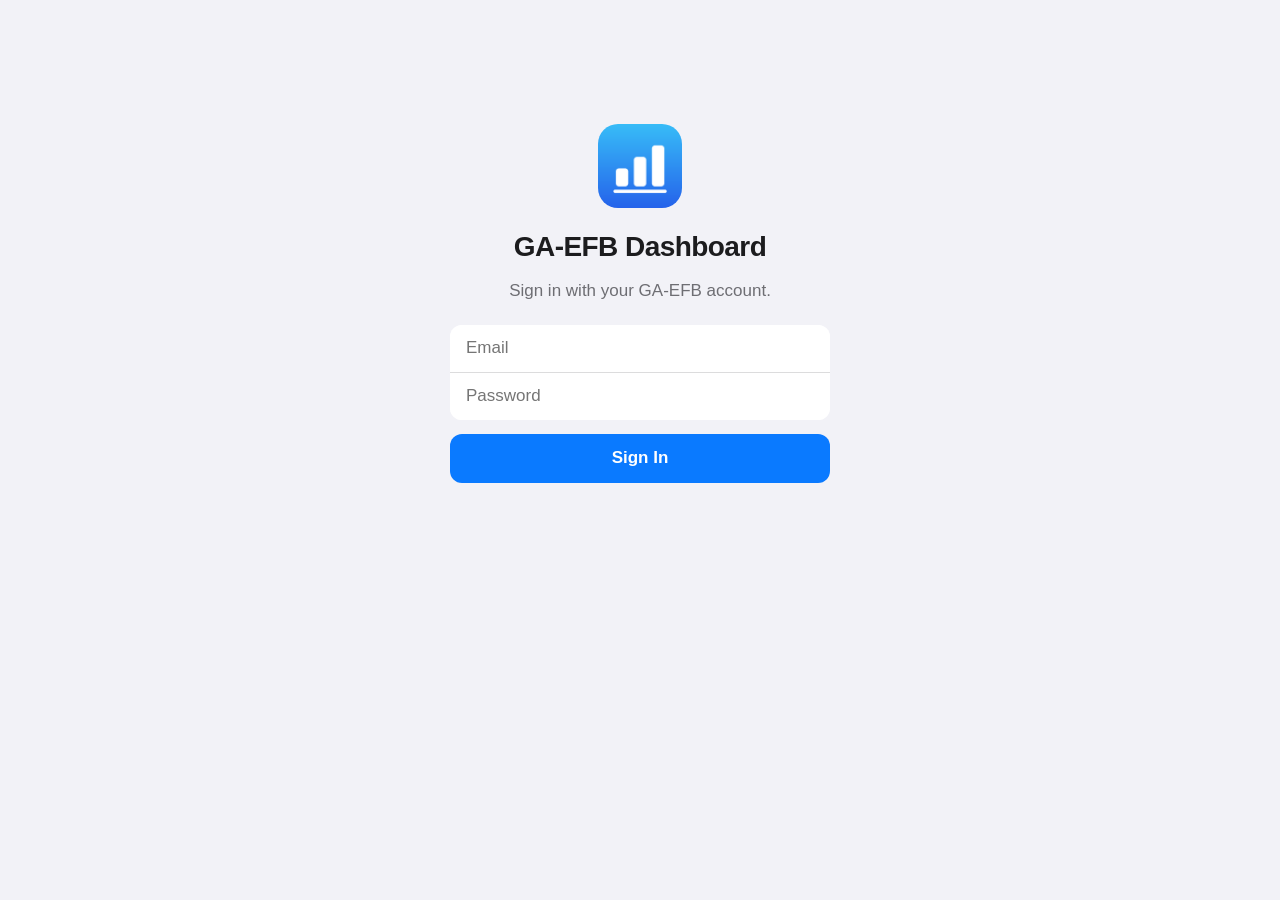
==== dashboard/index.html @ ec14f98f "Website leontgiscombe/ga-efb@f3e950b14109d30cbc93997cfdd65d51497fab8c" ====
<!doctype html>
<html lang="en-GB">
<head>
  <meta charset="utf-8">
  <meta name="viewport" content="width=device-width, initial-scale=1, viewport-fit=cover">
  <meta name="robots" content="noindex, nofollow">
  <title>GA-EFB Dashboard</title>
  <meta name="apple-mobile-web-app-capable" content="yes">
  <meta name="mobile-web-app-capable" content="yes">
  <meta name="apple-mobile-web-app-title" content="Dashboard">
  <meta name="apple-mobile-web-app-status-bar-style" content="default">
  <meta name="theme-color" content="#f2f2f7" media="(prefers-color-scheme: light)">
  <meta name="theme-color" content="#000000" media="(prefers-color-scheme: dark)">
  <link rel="apple-touch-icon" href="icon-180.png">
  <link rel="icon" href="icon-180.png" type="image/png">
  <link rel="manifest" href="manifest.webmanifest">
  <link rel="stylesheet" href="dashboard.css">
</head>
<body>
  <!-- GA-EFB's owner dashboard: sales, customers, Stripe and licence keys. Only the owner's
       account gets any answers from the account service; anyone else just sees "not the owner". -->
  <main id="app" class="wrap" aria-live="polite">
    <p class="loading">Loading…</p>
  </main>

  <template id="signin">
    <section class="signin">
      <img class="signin-icon" src="icon-180.png" alt="" width="84" height="84">
      <h1>GA-EFB Dashboard</h1>
      <p class="dim">Sign in with your GA-EFB account.</p>
      <form>
        <div class="group fields">
          <input name="email" type="email" placeholder="Email" autocomplete="username" required>
          <input name="password" type="password" placeholder="Password" autocomplete="current-password" required>
        </div>
        <p class="error" hidden></p>
        <button class="primary" type="submit">Sign In</button>
      </form>
    </section>
  </template>

  <script src="dashboard.js"></script>
</body>
</html>
---- dashboard/dashboard.css ----
/* GA-EFB's owner dashboard, in the style of the iPhone's Settings: grouped lists on grey. */
:root {
  --bg: #f2f2f7;
  --card: #ffffff;
  --text: #1c1c1e;
  --dim: #6e6e73;
  --line: rgba(60, 60, 67, 0.18);
  --accent: #0a7aff;
  --good: #1f9d55;
  --warn: #c77700;
  --bad: #d70015;
  --tile-good: #e8f7ee;
  --tile-warn: #fff4e0;
  --field: #ffffff;
  color-scheme: light dark;
}
@media (prefers-color-scheme: dark) {
  :root {
    --bg: #000000;
    --card: #1c1c1e;
    --text: #f2f2f7;
    --dim: #98989f;
    --line: rgba(84, 84, 88, 0.6);
    --accent: #0a84ff;
    --good: #32d74b;
    --warn: #ffb340;
    --bad: #ff6961;
    --tile-good: #10291a;
    --tile-warn: #2e2208;
    --field: #2c2c2e;
  }
}
* { box-sizing: border-box; }
html { -webkit-text-size-adjust: 100%; }
body {
  margin: 0;
  background: var(--bg);
  color: var(--text);
  font: 17px/1.35 -apple-system, BlinkMacSystemFont, "SF Pro Text", "Segoe UI", Roboto, Helvetica, Arial, sans-serif;
}
.wrap {
  max-width: 760px;
  margin: 0 auto;
  padding: max(16px, env(safe-area-inset-top)) 16px max(32px, env(safe-area-inset-bottom));
}
.loading, .dim { color: var(--dim); }
h1 { font-size: 34px; line-height: 1.15; margin: 8px 4px 2px; letter-spacing: -0.02em; }
button, input, select { font: inherit; color: inherit; }
a { color: var(--accent); text-decoration: none; }

/* ---- top ---- */
.top { display: flex; align-items: flex-end; justify-content: space-between; gap: 12px; margin: 12px 0 18px; }
.top .who { margin: 0 4px; color: var(--dim); font-size: 15px; overflow-wrap: anywhere; }
.top-actions { display: flex; gap: 6px; flex: none; }
.link-btn { background: none; border: 0; color: var(--accent); padding: 8px 6px; cursor: pointer; font-size: 17px; }
.link-btn:disabled { color: var(--dim); cursor: default; }

/* ---- tiles ---- */
.tiles { display: grid; grid-template-columns: repeat(4, 1fr); gap: 10px; margin: 0 0 22px; }
.tile { background: var(--card); border-radius: 14px; padding: 12px 14px; min-width: 0; }
.tile .num { font-size: 28px; font-weight: 700; letter-spacing: -0.02em; font-variant-numeric: tabular-nums; }
.tile .label { font-size: 13px; color: var(--dim); }
.tile.good { background: var(--tile-good); }
@media (max-width: 560px) { .tiles { grid-template-columns: repeat(2, 1fr); } }

/* ---- grouped lists ---- */
.section { margin: 0 0 26px; }
.section-head { display: flex; align-items: baseline; justify-content: space-between; gap: 8px; margin: 0 16px 6px; }
.section-head h2 { font-size: 13px; font-weight: 400; text-transform: uppercase; letter-spacing: 0.02em; color: var(--dim); margin: 0; }
.group { background: var(--card); border-radius: 12px; overflow: hidden; }
.foot { font-size: 13px; color: var(--dim); margin: 6px 16px 0; }
.row { display: flex; align-items: center; gap: 12px; min-height: 46px; padding: 10px 16px; position: relative; }
.row + .row::before { content: ""; position: absolute; top: 0; left: 16px; right: 0; border-top: 0.5px solid var(--line); }
.row .main { flex: 1; min-width: 0; }
.row .title { overflow-wrap: anywhere; }
.row .sub { font-size: 14px; color: var(--dim); }
.row .value { color: var(--dim); text-align: right; flex: none; max-width: 60%; overflow-wrap: anywhere; }
.row.action { color: var(--accent); cursor: pointer; }
.row.empty { color: var(--dim); }
.badge { display: inline-block; font-size: 12px; font-weight: 600; padding: 2px 8px; border-radius: 999px; background: var(--line); color: var(--text); white-space: nowrap; }
.badge.good { background: var(--tile-good); color: var(--good); }
.badge.warn { background: var(--tile-warn); color: var(--warn); }
.badge.bad { color: var(--bad); }
.more { width: 100%; background: none; border: 0; border-top: 0.5px solid var(--line); color: var(--accent); padding: 12px; cursor: pointer; }

/* ---- the setup card ---- */
.notice { background: var(--card); border-radius: 12px; padding: 14px 16px; margin: 0 0 22px; border-left: 4px solid var(--warn); }
.notice p { margin: 4px 0 10px; color: var(--dim); font-size: 15px; }
.notice.bad { border-left-color: var(--bad); }

/* ---- controls ---- */
.segments { display: flex; background: var(--line); border-radius: 9px; padding: 2px; margin: 0 0 10px; }
.segments button { flex: 1; border: 0; background: none; padding: 6px 4px; border-radius: 7px; font-size: 14px; cursor: pointer; }
.segments button[aria-pressed="true"] { background: var(--card); font-weight: 600; box-shadow: 0 1px 3px rgba(0, 0, 0, 0.12); }
.search { width: 100%; border: 0; border-radius: 10px; padding: 9px 12px; background: var(--line); margin: 0 0 10px; }
.fields input, .fields select { display: block; width: 100%; border: 0; background: var(--field); padding: 12px 16px; }
.fields input + input, .fields input + select, .fields select + input { border-top: 0.5px solid var(--line); }
button.primary {
  display: block; width: 100%; margin: 14px 0 0; padding: 13px; border: 0; border-radius: 12px;
  background: var(--accent); color: #fff; font-weight: 600; cursor: pointer;
}
button.primary:disabled { opacity: 0.5; cursor: default; }
.error { color: var(--bad); font-size: 15px; margin: 10px 4px 0; }
.ok { color: var(--good); font-size: 15px; margin: 10px 4px 0; }
textarea.keys {
  width: 100%; height: 180px; border: 0; border-radius: 12px; padding: 12px 16px; margin: 10px 0 0;
  font: 14px/1.5 ui-monospace, Menlo, Consolas, monospace; background: var(--field); resize: vertical;
}
.button-row { display: flex; gap: 10px; }
.button-row button { flex: 1; }

/* ---- signing in ---- */
.signin { max-width: 380px; margin: 12vh auto 0; text-align: center; }
.signin-icon { border-radius: 20px; }
.signin h1 { font-size: 28px; margin-top: 16px; }
.signin form { margin-top: 22px; text-align: left; }
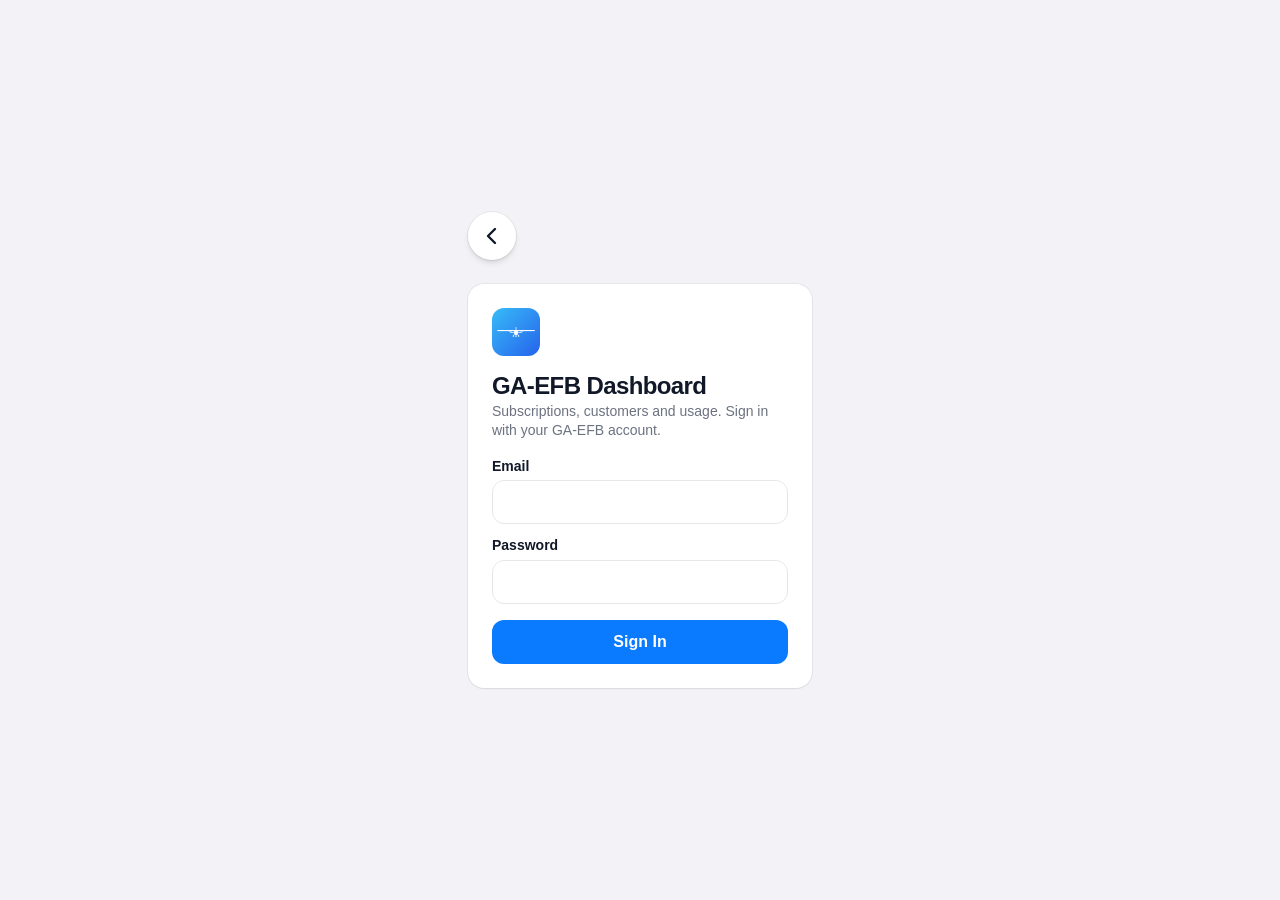
==== commit 122e72eb: "Website leontgiscombe/ga-efb@c222a8e502b4a2096f8a43995628372008ff39d4" ====
--- a/dashboard/index.html
+++ b/dashboard/index.html
@@ -17,26 +17,32 @@
   <link rel="stylesheet" href="dashboard.css">
 </head>
 <body>
-  <!-- GA-EFB's owner dashboard: sales, customers, Stripe and licence keys. Only the owner's
+  <!-- GA-EFB's owner dashboard: subscriptions, customers, licence keys and usage, laid out like
+       the Junior Club Hub's Platform Admin. Only the owner's
        account gets any answers from the account service; anyone else just sees "not the owner". -->
-  <main id="app" class="wrap" aria-live="polite">
+  <main id="app" aria-live="polite">
     <p class="loading">Loading…</p>
   </main>
 
   <template id="signin">
-    <section class="signin">
-      <img class="signin-icon" src="icon-180.png" alt="" width="84" height="84">
-      <h1>GA-EFB Dashboard</h1>
-      <p class="dim">Sign in with your GA-EFB account.</p>
-      <form>
-        <div class="group fields">
-          <input name="email" type="email" placeholder="Email" autocomplete="username" required>
-          <input name="password" type="password" placeholder="Password" autocomplete="current-password" required>
+    <div class="center">
+      <a class="round" href="../" aria-label="Back to the GA-EFB website" title="GA-EFB website">
+        <svg class="i big" viewBox="0 0 24 24" fill="none" stroke="currentColor" stroke-width="2.4" stroke-linecap="round" stroke-linejoin="round" aria-hidden="true"><path d="M15 5l-7 7 7 7"/></svg>
+      </a>
+      <form class="card">
+        <img class="app-icon" src="icon-180.png" alt="" width="48" height="48">
+        <h1>GA-EFB Dashboard</h1>
+        <p class="lede">Subscriptions, customers and usage. Sign in with your GA-EFB account.</p>
+        <div class="form" style="padding:12px 0 0">
+          <label for="signin-email">Email</label>
+          <input class="field" id="signin-email" name="email" type="email" autocomplete="username" autocapitalize="off" required>
+          <label for="signin-password">Password</label>
+          <input class="field" id="signin-password" name="password" type="password" autocomplete="current-password" required>
         </div>
         <p class="error" hidden></p>
         <button class="primary" type="submit">Sign In</button>
       </form>
-    </section>
+    </div>
   </template>
 
   <script src="dashboard.js"></script>
--- a/dashboard/dashboard.css
+++ b/dashboard/dashboard.css
@@ -1,33 +1,70 @@
-/* GA-EFB's owner dashboard, in the style of the iPhone's Settings: grouped lists on grey. */
+/* GA-EFB's owner dashboard, laid out like the Junior Club Hub's Platform Admin: a bar of round
+   buttons, a large title, coloured figure tiles, a segmented control for the tabs, rounded
+   groups with coloured icons, and a sheet for each customer. */
 :root {
   --bg: #f2f2f7;
   --card: #ffffff;
-  --text: #1c1c1e;
-  --dim: #6e6e73;
-  --line: rgba(60, 60, 67, 0.18);
+  --text: #111827;
+  --dim: #6b7280;
+  --faint: #d1d5db;
+  --line: #f3f4f6;
+  --ring: rgba(0, 0, 0, 0.05);
+  --hover: #f9fafb;
+  --fill: rgba(0, 0, 0, 0.05);
+  --pill: #f3f4f6;
+  --pill-hover: #e5e7eb;
+  --seg-on: #ffffff;
+  --field: #ffffff;
+  --field-line: #e5e7eb;
+  --bar: rgba(242, 242, 247, 0.9);
+  --head: rgba(255, 255, 255, 0.8);
   --accent: #0a7aff;
-  --good: #1f9d55;
-  --warn: #c77700;
-  --bad: #d70015;
-  --tile-good: #e8f7ee;
-  --tile-warn: #fff4e0;
-  --field: #ffffff;
+  --accent-press: #0066d6;
+  --good: #166534;
+  --good-bg: #dcfce7;
+  --warn: #92400e;
+  --warn-bg: #fef3c7;
+  --bad: #b91c1c;
+  --bad-bg: #fee2e2;
+  --info: #075985;
+  --info-bg: #e0f2fe;
+  --grey: #374151;
+  --grey-bg: #f3f4f6;
+  --meter-good: #16a34a;
+  --meter-warn: #f59e0b;
+  --meter-bad: #dc2626;
   color-scheme: light dark;
 }
 @media (prefers-color-scheme: dark) {
   :root {
     --bg: #000000;
     --card: #1c1c1e;
-    --text: #f2f2f7;
-    --dim: #98989f;
-    --line: rgba(84, 84, 88, 0.6);
+    --text: #f9fafb;
+    --dim: #9ca3af;
+    --faint: #4b5563;
+    --line: rgba(255, 255, 255, 0.1);
+    --ring: rgba(255, 255, 255, 0.1);
+    --hover: rgba(255, 255, 255, 0.05);
+    --fill: rgba(255, 255, 255, 0.1);
+    --pill: rgba(255, 255, 255, 0.1);
+    --pill-hover: rgba(255, 255, 255, 0.15);
+    --seg-on: #3a3a3c;
+    --field: #1c1c1e;
+    --field-line: rgba(255, 255, 255, 0.1);
+    --bar: rgba(0, 0, 0, 0.8);
+    --head: rgba(28, 28, 30, 0.8);
     --accent: #0a84ff;
-    --good: #32d74b;
-    --warn: #ffb340;
-    --bad: #ff6961;
-    --tile-good: #10291a;
-    --tile-warn: #2e2208;
-    --field: #2c2c2e;
+    --accent-press: #3d9bff;
+    --good: #86efac;
+    --good-bg: rgba(74, 222, 128, 0.15);
+    --warn: #fcd34d;
+    --warn-bg: rgba(251, 191, 36, 0.15);
+    --bad: #fca5a5;
+    --bad-bg: rgba(248, 113, 113, 0.15);
+    --info: #7dd3fc;
+    --info-bg: rgba(56, 189, 248, 0.15);
+    --grey: #d1d5db;
+    --grey-bg: rgba(255, 255, 255, 0.1);
   }
 }
 * { box-sizing: border-box; }
@@ -36,81 +73,255 @@
   margin: 0;
   background: var(--bg);
   color: var(--text);
-  font: 17px/1.35 -apple-system, BlinkMacSystemFont, "SF Pro Text", "Segoe UI", Roboto, Helvetica, Arial, sans-serif;
-}
-.wrap {
-  max-width: 760px;
-  margin: 0 auto;
-  padding: max(16px, env(safe-area-inset-top)) 16px max(32px, env(safe-area-inset-bottom));
-}
-.loading, .dim { color: var(--dim); }
-h1 { font-size: 34px; line-height: 1.15; margin: 8px 4px 2px; letter-spacing: -0.02em; }
-button, input, select { font: inherit; color: inherit; }
+  font: 16px/1.4 -apple-system, BlinkMacSystemFont, "SF Pro Text", "Segoe UI", Roboto, Helvetica, Arial, sans-serif;
+}
+body.locked { overflow: hidden; }
+button, input, select, textarea { font: inherit; color: inherit; }
+button { cursor: pointer; }
+button:disabled { opacity: 0.4; cursor: default; }
 a { color: var(--accent); text-decoration: none; }
-
-/* ---- top ---- */
-.top { display: flex; align-items: flex-end; justify-content: space-between; gap: 12px; margin: 12px 0 18px; }
-.top .who { margin: 0 4px; color: var(--dim); font-size: 15px; overflow-wrap: anywhere; }
-.top-actions { display: flex; gap: 6px; flex: none; }
-.link-btn { background: none; border: 0; color: var(--accent); padding: 8px 6px; cursor: pointer; font-size: 17px; }
-.link-btn:disabled { color: var(--dim); cursor: default; }
-
-/* ---- tiles ---- */
-.tiles { display: grid; grid-template-columns: repeat(4, 1fr); gap: 10px; margin: 0 0 22px; }
-.tile { background: var(--card); border-radius: 14px; padding: 12px 14px; min-width: 0; }
-.tile .num { font-size: 28px; font-weight: 700; letter-spacing: -0.02em; font-variant-numeric: tabular-nums; }
-.tile .label { font-size: 13px; color: var(--dim); }
-.tile.good { background: var(--tile-good); }
-@media (max-width: 560px) { .tiles { grid-template-columns: repeat(2, 1fr); } }
-
-/* ---- grouped lists ---- */
-.section { margin: 0 0 26px; }
-.section-head { display: flex; align-items: baseline; justify-content: space-between; gap: 8px; margin: 0 16px 6px; }
-.section-head h2 { font-size: 13px; font-weight: 400; text-transform: uppercase; letter-spacing: 0.02em; color: var(--dim); margin: 0; }
-.group { background: var(--card); border-radius: 12px; overflow: hidden; }
-.foot { font-size: 13px; color: var(--dim); margin: 6px 16px 0; }
-.row { display: flex; align-items: center; gap: 12px; min-height: 46px; padding: 10px 16px; position: relative; }
-.row + .row::before { content: ""; position: absolute; top: 0; left: 16px; right: 0; border-top: 0.5px solid var(--line); }
+.loading { color: var(--dim); text-align: center; padding: 30vh 16px 0; }
+.dim { color: var(--dim); }
+svg.i { width: 20px; height: 20px; display: block; flex: none; }
+svg.i.big { width: 24px; height: 24px; }
+
+/* ---- the bar along the top: a round back button, then Refresh and Sign Out ---- */
+.bar {
+  position: sticky; top: 0; z-index: 30;
+  background: var(--bar);
+  -webkit-backdrop-filter: blur(12px); backdrop-filter: blur(12px);
+  padding: max(12px, env(safe-area-inset-top)) 16px 12px;
+}
+.bar-inner { max-width: 1024px; height: 48px; margin: 0 auto; display: flex; align-items: center; gap: 8px; }
+.bar-inner .spacer { flex: 1; }
+.round {
+  display: grid; place-items: center; width: 48px; height: 48px; flex: none;
+  border: 0; border-radius: 50%; background: var(--card); color: var(--text);
+  box-shadow: 0 4px 6px -1px rgba(0, 0, 0, 0.1), 0 2px 4px -2px rgba(0, 0, 0, 0.1), 0 0 0 1px var(--ring);
+}
+.round:hover { background: var(--hover); }
+.round.busy { animation: pulse 1.2s ease-in-out infinite; }
+@keyframes pulse { 50% { opacity: 0.5; } }
+
+/* ---- the page ---- */
+.page { max-width: 1024px; margin: 0 auto; padding: 20px 16px calc(env(safe-area-inset-bottom) + 48px); }
+h1 { font-size: 34px; line-height: 1.15; font-weight: 800; letter-spacing: -0.025em; margin: 0; }
+.lede { margin: 2px 0 0; font-size: 15px; color: var(--dim); overflow-wrap: anywhere; }
+
+/* ---- the figures at the top ---- */
+.tiles { display: grid; grid-template-columns: repeat(2, minmax(0, 1fr)); gap: 12px; margin-top: 20px; }
+@media (min-width: 640px) { .tiles { grid-template-columns: repeat(3, minmax(0, 1fr)); } }
+@media (min-width: 1000px) { .tiles { grid-template-columns: repeat(5, minmax(0, 1fr)); } }
+.tile { display: flex; align-items: flex-start; justify-content: space-between; gap: 8px; padding: 14px; }
+.tile > div { min-width: 0; }
+.tile .num { font-size: 26px; line-height: 1; font-weight: 800; font-variant-numeric: tabular-nums; overflow-wrap: anywhere; }
+.tile .label { margin-top: 6px; font-size: 14px; font-weight: 600; line-height: 1.25; }
+.tile .sub { margin-top: 2px; font-size: 12px; color: var(--dim); }
+
+/* ---- rounded groups ---- */
+.group, .card {
+  background: var(--card); border-radius: 16px; overflow: hidden;
+  box-shadow: 0 1px 2px rgba(0, 0, 0, 0.05), 0 0 0 1px var(--ring);
+}
+.section { margin-top: 24px; }
+.section-head { display: flex; align-items: center; justify-content: space-between; gap: 8px; margin: 0 4px 8px; }
+.group-title, .subhead {
+  margin: 0; font-size: 12px; font-weight: 700; text-transform: uppercase; letter-spacing: 0.05em; color: var(--dim);
+}
+.subhead { margin: 0 4px 8px; }
+.foot { margin: 8px 4px 0; font-size: 13px; color: var(--dim); }
+.gap { height: 12px; }
+.cards { display: grid; gap: 12px; grid-template-columns: minmax(0, 1fr); }
+@media (min-width: 800px) { .cards { grid-template-columns: repeat(2, minmax(0, 1fr)); align-items: start; } }
+
+/* one line in a group: its coloured icon (or initials), what it is, a value, and a chevron when it opens something */
+.row { display: flex; align-items: center; gap: 12px; min-height: 56px; padding: 10px 16px; color: var(--text); text-align: left; }
+.row + .row, .usage + .row, .row + .usage { border-top: 1px solid var(--line); }
+.row.tap { cursor: pointer; }
+.row.tap:hover { background: var(--hover); }
 .row .main { flex: 1; min-width: 0; }
-.row .title { overflow-wrap: anywhere; }
-.row .sub { font-size: 14px; color: var(--dim); }
-.row .value { color: var(--dim); text-align: right; flex: none; max-width: 60%; overflow-wrap: anywhere; }
-.row.action { color: var(--accent); cursor: pointer; }
-.row.empty { color: var(--dim); }
-.badge { display: inline-block; font-size: 12px; font-weight: 600; padding: 2px 8px; border-radius: 999px; background: var(--line); color: var(--text); white-space: nowrap; }
-.badge.good { background: var(--tile-good); color: var(--good); }
-.badge.warn { background: var(--tile-warn); color: var(--warn); }
-.badge.bad { color: var(--bad); }
-.more { width: 100%; background: none; border: 0; border-top: 0.5px solid var(--line); color: var(--accent); padding: 12px; cursor: pointer; }
-
-/* ---- the setup card ---- */
-.notice { background: var(--card); border-radius: 12px; padding: 14px 16px; margin: 0 0 22px; border-left: 4px solid var(--warn); }
-.notice p { margin: 4px 0 10px; color: var(--dim); font-size: 15px; }
-.notice.bad { border-left-color: var(--bad); }
-
-/* ---- controls ---- */
-.segments { display: flex; background: var(--line); border-radius: 9px; padding: 2px; margin: 0 0 10px; }
-.segments button { flex: 1; border: 0; background: none; padding: 6px 4px; border-radius: 7px; font-size: 14px; cursor: pointer; }
-.segments button[aria-pressed="true"] { background: var(--card); font-weight: 600; box-shadow: 0 1px 3px rgba(0, 0, 0, 0.12); }
-.search { width: 100%; border: 0; border-radius: 10px; padding: 9px 12px; background: var(--line); margin: 0 0 10px; }
-.fields input, .fields select { display: block; width: 100%; border: 0; background: var(--field); padding: 12px 16px; }
-.fields input + input, .fields input + select, .fields select + input { border-top: 0.5px solid var(--line); }
-button.primary {
-  display: block; width: 100%; margin: 14px 0 0; padding: 13px; border: 0; border-radius: 12px;
-  background: var(--accent); color: #fff; font-weight: 600; cursor: pointer;
-}
-button.primary:disabled { opacity: 0.5; cursor: default; }
-.error { color: var(--bad); font-size: 15px; margin: 10px 4px 0; }
-.ok { color: var(--good); font-size: 15px; margin: 10px 4px 0; }
+.row .title { font-size: 15px; font-weight: 600; overflow-wrap: anywhere; }
+.row .title.danger { color: var(--meter-bad); }
+.row .title .badge { margin-left: 6px; vertical-align: 1px; }
+.row .sub { font-size: 13px; color: var(--dim); overflow-wrap: anywhere; }
+.row .value { flex: none; max-width: 55%; font-size: 15px; color: var(--dim); text-align: right; overflow-wrap: anywhere; font-variant-numeric: tabular-nums; }
+.row.empty { justify-content: center; min-height: 0; padding: 32px 16px; color: var(--dim); text-align: center; }
+.row.empty .title { font-weight: 400; font-size: 15px; }
+.chev { color: var(--faint); flex: none; }
+.ico { display: grid; place-items: center; width: 32px; height: 32px; flex: none; border-radius: 8px; color: #fff; }
+.avatar { display: grid; place-items: center; width: 44px; height: 44px; flex: none; border-radius: 50%; color: #fff; font-size: 14px; font-weight: 700; }
+.avatar.big { width: 56px; height: 56px; font-size: 18px; }
+
+/* the icons' and initials' colours */
+.t-green { background: #15803d; }
+.t-emerald { background: #059669; }
+.t-sky { background: #0284c7; }
+.t-blue { background: #2563eb; }
+.t-violet { background: #7c3aed; }
+.t-indigo { background: #4338ca; }
+.t-orange { background: #ea580c; }
+.t-amber { background: #f59e0b; }
+.t-teal { background: #0d9488; }
+.t-rose { background: #be123c; }
+.t-red { background: #dc2626; }
+.t-grey { background: #6b7280; }
+
+.badge {
+  display: inline-block; padding: 2px 8px; border-radius: 999px; white-space: nowrap;
+  font-size: 11px; font-weight: 700; background: var(--grey-bg); color: var(--grey);
+}
+.badge.good { background: var(--good-bg); color: var(--good); }
+.badge.warn { background: var(--warn-bg); color: var(--warn); }
+.badge.bad { background: var(--bad-bg); color: var(--bad); }
+.badge.info { background: var(--info-bg); color: var(--info); }
+.more { display: block; width: 100%; border: 0; border-top: 1px solid var(--line); background: none; color: var(--accent); padding: 14px; font-size: 15px; font-weight: 600; }
+.more:hover { background: var(--hover); }
+.more.danger { color: var(--meter-bad); margin-top: 12px; border: 0; border-radius: 16px; background: var(--card); box-shadow: 0 1px 2px rgba(0, 0, 0, 0.05), 0 0 0 1px var(--ring); }
+
+/* ---- the tabs, as a segmented control ---- */
+.tabs { display: flex; gap: 4px; margin-top: 24px; padding: 4px; border-radius: 12px; background: var(--fill); }
+.tabs button {
+  flex: 1; display: flex; align-items: center; justify-content: center; gap: 6px;
+  min-height: 36px; padding: 0 8px; border: 0; border-radius: 8px; background: none;
+  font-size: 14px; font-weight: 600; color: var(--dim);
+}
+.tabs button[aria-selected="true"] { background: var(--seg-on); color: var(--text); box-shadow: 0 1px 2px rgba(0, 0, 0, 0.08); }
+.count { padding: 0 6px; border-radius: 999px; font-size: 11px; font-weight: 700; font-variant-numeric: tabular-nums; background: var(--fill); }
+.count.alert { background: #ef4444; color: #fff; }
+
+/* ---- searching and filtering ---- */
+.searchbar { display: flex; gap: 8px; }
+.search-wrap { position: relative; flex: 1; min-width: 0; }
+.search-wrap svg { position: absolute; left: 12px; top: 50%; transform: translateY(-50%); color: var(--dim); pointer-events: none; }
+.search-wrap .field { padding-left: 40px; }
+.searchbar select.field { width: 8.5rem; flex: none; }
+.chips { display: flex; gap: 8px; overflow-x: auto; margin: 12px -16px 0; padding: 0 16px 4px; scrollbar-width: none; }
+.chips::-webkit-scrollbar { display: none; }
+.chip {
+  flex: none; min-height: 36px; padding: 0 14px; border: 0; border-radius: 999px;
+  font-size: 14px; font-weight: 600; background: var(--card); color: var(--grey);
+  box-shadow: 0 0 0 1px var(--field-line);
+}
+.chip[aria-pressed="true"] { background: var(--text); color: var(--bg); box-shadow: none; }
+.list { margin-top: 12px; }
+
+/* ---- fields and buttons ---- */
+.field {
+  display: block; width: 100%; min-height: 44px; padding: 0 12px;
+  border: 1px solid var(--field-line); border-radius: 12px; background: var(--field); color: var(--text); font-size: 15px;
+}
+.field:focus { outline: none; box-shadow: 0 0 0 2px var(--accent); }
+.form { padding: 16px; }
+.form .field + .field { margin-top: 8px; }
+.form label { display: block; margin: 0 0 4px; font-size: 14px; font-weight: 600; }
+.form label:not(:first-child) { margin-top: 12px; }
+.form-title { margin: 0; font-size: 15px; font-weight: 700; }
+.form-sub { margin: 4px 0 12px; font-size: 13px; color: var(--dim); }
+.primary {
+  display: inline-flex; align-items: center; justify-content: center; gap: 8px;
+  width: 100%; min-height: 44px; margin-top: 16px; padding: 0 16px;
+  border: 0; border-radius: 12px; background: var(--accent); color: #fff; font-weight: 700;
+}
+.primary:hover:not(:disabled) { background: var(--accent-press); }
+.pill {
+  display: inline-flex; align-items: center; justify-content: center; gap: 6px;
+  min-height: 36px; padding: 0 14px; border: 0; border-radius: 999px;
+  background: var(--pill); color: var(--text); font-size: 14px; font-weight: 600;
+}
+.pill:hover:not(:disabled) { background: var(--pill-hover); }
+.pill.danger { color: var(--meter-bad); }
+.error { margin: 10px 0 0; color: var(--meter-bad); font-size: 14px; font-weight: 600; }
+.ok { margin: 10px 0 0; color: var(--meter-good); font-size: 14px; font-weight: 600; }
 textarea.keys {
-  width: 100%; height: 180px; border: 0; border-radius: 12px; padding: 12px 16px; margin: 10px 0 0;
-  font: 14px/1.5 ui-monospace, Menlo, Consolas, monospace; background: var(--field); resize: vertical;
+  display: block; width: 100%; height: 180px; margin: 10px 0 0; padding: 12px 16px;
+  border: 1px solid var(--field-line); border-radius: 12px; background: var(--field); resize: vertical;
+  font: 14px/1.5 ui-monospace, Menlo, Consolas, monospace;
 }
 .button-row { display: flex; gap: 10px; }
 .button-row button { flex: 1; }
 
-/* ---- signing in ---- */
-.signin { max-width: 380px; margin: 12vh auto 0; text-align: center; }
-.signin-icon { border-radius: 20px; }
-.signin h1 { font-size: 28px; margin-top: 16px; }
-.signin form { margin-top: 22px; text-align: left; }
+/* ---- notes: the setup card, problems ---- */
+.note { margin-top: 16px; padding: 14px; border-radius: 16px; font-size: 14px; }
+.note strong { display: block; font-size: 15px; }
+.note p { margin: 4px 0 0; }
+.note .primary { margin-top: 12px; }
+.note.warn { background: var(--warn-bg); color: var(--warn); }
+.note.bad { background: var(--bad-bg); color: var(--bad); }
+.note.good { background: var(--good-bg); color: var(--good); }
+
+/* ---- Usage ---- */
+.usage { padding: 4px 16px 14px; }
+.usage-figure { margin: 10px 0 8px; font-size: 14px; color: var(--dim); font-variant-numeric: tabular-nums; }
+.usage-figure .big { font-size: 26px; font-weight: 800; color: var(--text); letter-spacing: -0.02em; }
+.usage-figure.second { margin-top: 16px; }
+.usage-sub { margin: 8px 0 12px; font-size: 13px; color: var(--dim); }
+.meter { height: 8px; overflow: hidden; border-radius: 999px; background: var(--fill); }
+.meter-fill { height: 100%; border-radius: 999px; background: var(--meter-good); }
+.meter.warn .meter-fill { background: var(--meter-warn); }
+.meter.bad .meter-fill { background: var(--meter-bad); }
+.columns { display: flex; align-items: flex-end; gap: 2px; height: 64px; }
+.col { flex: 1; height: 100%; display: flex; align-items: flex-end; cursor: default; }
+.col-bar { width: 100%; border-radius: 3px 3px 0 0; background: var(--accent); opacity: 0.75; }
+.col:hover .col-bar { opacity: 1; }
+.axis { display: flex; justify-content: space-between; margin-top: 4px; padding-top: 3px; border-top: 1px solid var(--line); font-size: 12px; color: var(--dim); }
+
+/* ---- a customer's sheet: from the bottom on a phone, from the side on a wider screen ---- */
+.sheet-back {
+  position: fixed; inset: 0; z-index: 50; display: flex; align-items: flex-end;
+  background: rgba(0, 0, 0, 0.4); -webkit-backdrop-filter: blur(4px); backdrop-filter: blur(4px);
+}
+.sheet {
+  display: flex; flex-direction: column; width: 100%; max-height: 92dvh; overflow: hidden;
+  border-radius: 24px 24px 0 0; background: var(--bg); box-shadow: 0 25px 50px -12px rgba(0, 0, 0, 0.25);
+}
+@media (min-width: 640px) {
+  .sheet-back { align-items: stretch; justify-content: flex-end; }
+  .sheet { height: 100%; max-height: none; max-width: 576px; border-radius: 0; }
+}
+.sheet-head {
+  display: flex; align-items: center; gap: 12px; padding: 12px 16px;
+  border-bottom: 1px solid var(--ring); background: var(--head);
+  -webkit-backdrop-filter: blur(20px); backdrop-filter: blur(20px);
+}
+@media (min-width: 640px) { .sheet-head { padding-top: max(12px, env(safe-area-inset-top)); } }
+.sheet-head .who { flex: 1; min-width: 0; }
+.sheet-head h2 { margin: 0; font-size: 20px; font-weight: 800; overflow: hidden; text-overflow: ellipsis; white-space: nowrap; }
+.sheet-head .meta { display: flex; flex-wrap: wrap; align-items: center; gap: 6px; margin-top: 4px; font-size: 12px; color: var(--dim); }
+.close { display: grid; place-items: center; width: 36px; height: 36px; flex: none; border: 0; border-radius: 50%; background: var(--pill); color: var(--grey); }
+.close:hover { background: var(--pill-hover); }
+.sheet-body { flex: 1; overflow-y: auto; overscroll-behavior: contain; padding: 0 16px calc(env(safe-area-inset-bottom) + 64px); }
+.facts { display: grid; grid-template-columns: repeat(3, minmax(0, 1fr)); gap: 1px; background: var(--line); }
+.fact { padding: 12px 8px; text-align: center; background: var(--card); }
+.fact .n { font-size: 17px; font-weight: 800; font-variant-numeric: tabular-nums; overflow-wrap: anywhere; }
+.fact .l { font-size: 11px; color: var(--dim); }
+
+/* ---- signing in, and the "not the owner" / "couldn't load" screens ---- */
+.center { max-width: 384px; min-height: 100vh; min-height: 100dvh; margin: 0 auto; display: flex; flex-direction: column; justify-content: center; padding: 40px 20px; }
+.center .round { margin-bottom: 24px; }
+.center .card { padding: 24px; }
+.center h1 { margin-top: 16px; font-size: 24px; }
+.center .lede { margin-bottom: 4px; font-size: 14px; }
+.app-icon { display: block; width: 48px; height: 48px; border-radius: 12px; }
+.text-btn { display: block; width: 100%; margin-top: 8px; padding: 10px; border: 0; background: none; color: var(--accent); font-weight: 600; }
+
+/* ---- a short message after something's done ---- */
+.toast {
+  position: fixed; left: 50%; bottom: calc(env(safe-area-inset-bottom) + 24px); z-index: 60;
+  transform: translate(-50%, 12px); opacity: 0; transition: opacity 0.2s, transform 0.2s;
+  max-width: calc(100% - 32px); padding: 10px 16px; border-radius: 999px;
+  background: #1f2937; color: #fff; font-size: 14px; font-weight: 600; box-shadow: 0 10px 15px -3px rgba(0, 0, 0, 0.2);
+  pointer-events: none;
+}
+.toast.show { opacity: 1; transform: translate(-50%, 0); }
+@media (prefers-color-scheme: dark) { .toast { background: #f9fafb; color: #111827; } }
+
+/* ---- deleting an account ---- */
+.delete-box { margin-top: 12px; }
+.delete-box p { margin: 6px 0 0; }
+.delete-box .field { margin-top: 12px; }
+.delete-box .field + .field { margin-top: 8px; }
+.delete-box .error { color: var(--bad); }
+.primary.danger-btn { background: #dc2626; }
+.primary.danger-btn:hover:not(:disabled) { background: #b91c1c; }
+.check { display: flex; align-items: flex-start; gap: 10px; margin-top: 12px; font-size: 14px; font-weight: 600; }
+.check input { width: 20px; height: 20px; margin: 0; flex: none; accent-color: #dc2626; }
